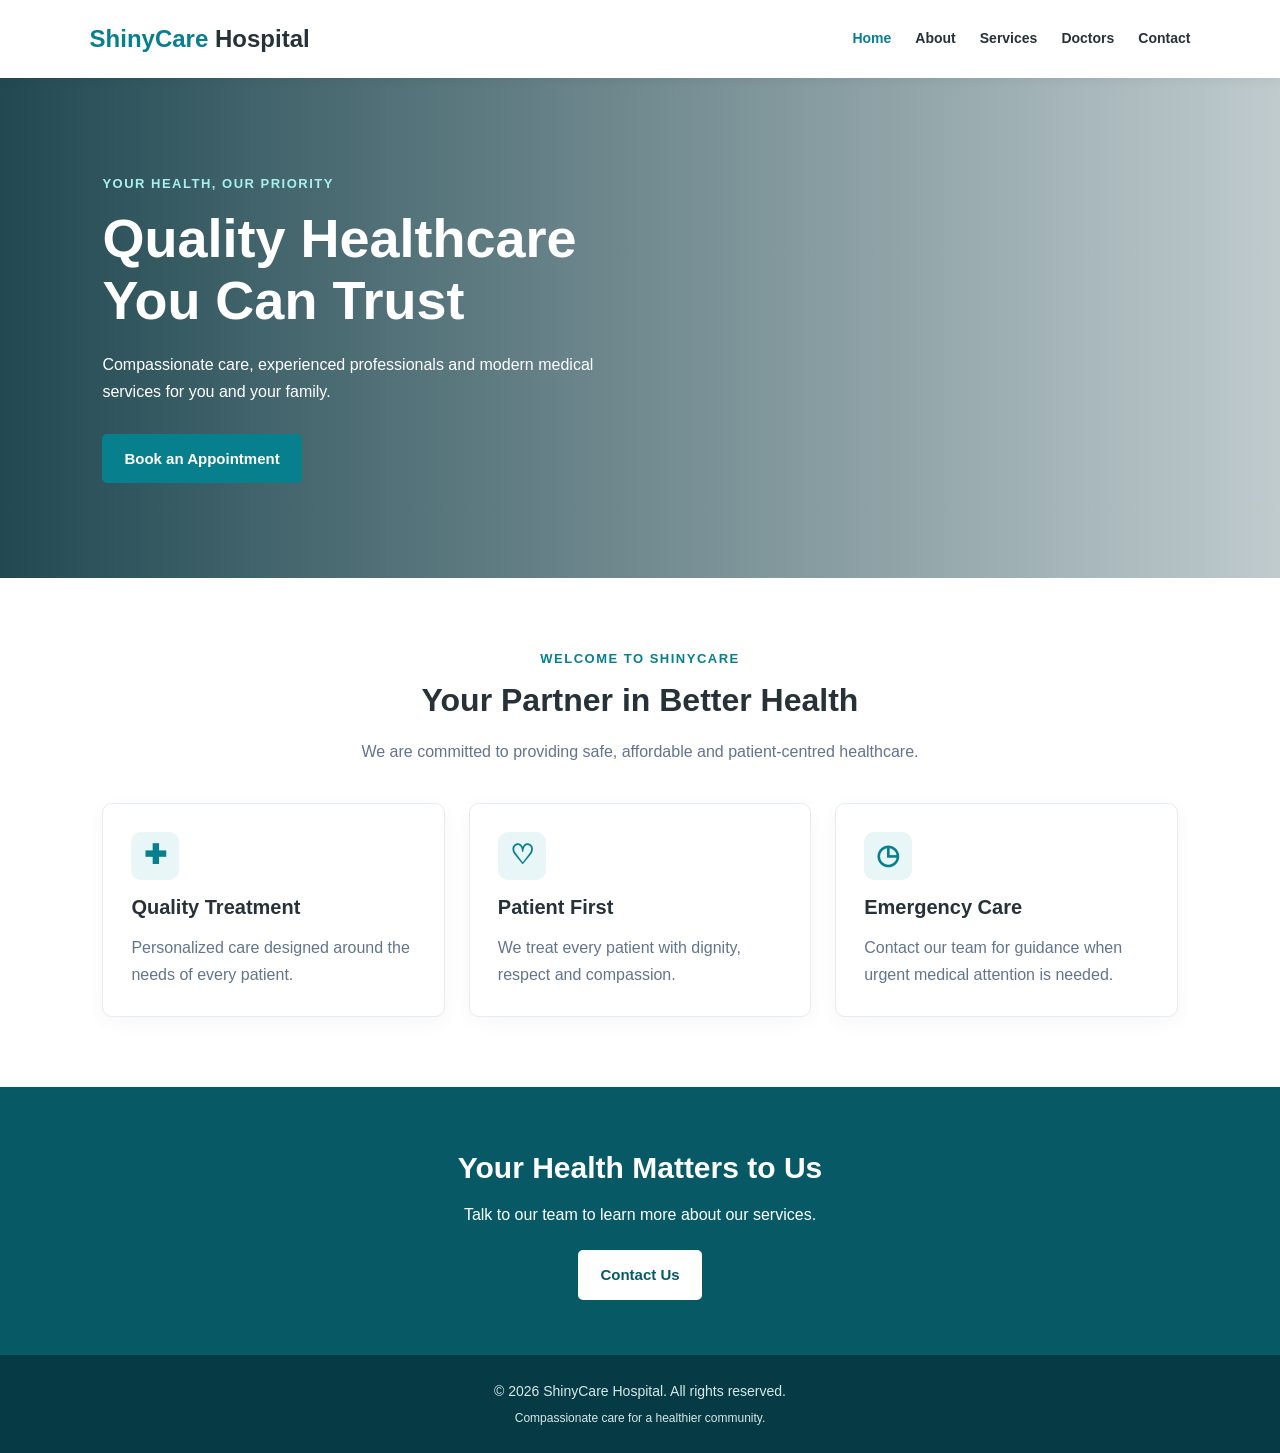
==== index.html @ 929fb5cd "include all pages" ====
<!DOCTYPE html>
<html lang="en">
<head>
  <meta charset="UTF-8">
  <meta name="viewport" content="width=device-width, initial-scale=1.0">
  <title>ShinyCare Hospital | Home</title>
  <link rel="stylesheet" href="css/style.css">
</head>
<body>

<header class="header">
  <a class="logo" href="index.html">ShinyCare<span> Hospital</span></a>
  <nav>
    <a class="active" href="index.html">Home</a>
    <a href="about.html">About</a>
    <a href="services.html">Services</a>
    <a href="doctors.html">Doctors</a>
    <a href="contact.html">Contact</a>
  </nav>
</header>

<section class="hero">
  <div class="hero-content">
    <p class="eyebrow">YOUR HEALTH, OUR PRIORITY</p>
    <h1>Quality Healthcare<br> You Can Trust</h1>
    <p>Compassionate care, experienced professionals and modern medical services for you and your family.</p>
    <a class="btn" href="contact.html">Book an Appointment</a>
  </div>
</section>

<section class="section">
  <div class="section-heading">
    <p class="eyebrow">WELCOME TO SHINYCARE</p>
    <h2>Your Partner in Better Health</h2>
    <p>We are committed to providing safe, affordable and patient-centred healthcare.</p>
  </div>

  <div class="cards">
    <article class="card">
      <div class="card-icon">✚</div>
      <h3>Quality Treatment</h3>
      <p>Personalized care designed around the needs of every patient.</p>
    </article>
    <article class="card">
      <div class="card-icon">♡</div>
      <h3>Patient First</h3>
      <p>We treat every patient with dignity, respect and compassion.</p>
    </article>
    <article class="card">
      <div class="card-icon">◷</div>
      <h3>Emergency Care</h3>
      <p>Contact our team for guidance when urgent medical attention is needed.</p>
    </article>
  </div>
</section>

<section class="cta">
  <h2>Your Health Matters to Us</h2>
  <p>Talk to our team to learn more about our services.</p>
  <a class="btn btn-light" href="contact.html">Contact Us</a>
</section>

<footer class="footer">
  <p>&copy; 2026 ShinyCare Hospital. All rights reserved.</p>
  <p>Compassionate care for a healthier community.</p>
</footer>

</body>
</html>
---- css/style.css ----
/* GENERAL STYLES */
* {
  margin: 0;
  padding: 0;
  box-sizing: border-box;
}

:root {
  --primary: #087F8C;
  --primary-dark: #075965;
  --light: #E8F6F7;
  --white: #FFFFFF;
  --text: #263238;
  --muted: #64748B;
  --background: #F7FAFC;
}

body {
  font-family: Arial, Helvetica, sans-serif;
  color: var(--text);
  background: var(--white);
  line-height: 1.7;
}

a {
  text-decoration: none;
}

img {
  max-width: 100%;
  display: block;
}

/* HEADER AND NAVIGATION */
.header {
  background: var(--white);
  min-height: 78px;
  padding: 16px 7%;
  display: flex;
  justify-content: space-between;
  align-items: center;
  gap: 20px;
  box-shadow: 0 2px 12px rgba(0, 0, 0, 0.06);
  position: relative;
  z-index: 2;
}

.logo {
  color: var(--primary);
  font-size: 24px;
  font-weight: bold;
  white-space: nowrap;
}

.logo span {
  color: var(--text);
}

nav {
  display: flex;
  align-items: center;
  gap: 24px;
  flex-wrap: wrap;
}

nav a {
  color: var(--text);
  font-size: 14px;
  font-weight: 600;
}

nav a:hover,
nav a.active {
  color: var(--primary);
}

/* HOME HERO */
.hero {
  min-height: 500px;
  display: flex;
  align-items: center;
  padding: 70px 8%;
  background:
    linear-gradient(90deg, rgba(3, 48, 58, 0.88), rgba(3, 48, 58, 0.25)),
    url("https://images.unsplash.com/photo-1519494026892-80bbd2d6fd0d?auto=format&fit=crop&w=1800&q=85")
    center/cover no-repeat;
  color: var(--white);
}

.hero-content {
  max-width: 600px;
}

.hero h1 {
  font-size: clamp(36px, 5vw, 54px);
  line-height: 1.15;
  margin: 12px 0 20px;
}

.hero-content > p:not(.eyebrow) {
  margin-bottom: 28px;
  max-width: 520px;
}

.eyebrow {
  color: var(--primary);
  font-weight: bold;
  font-size: 13px;
  letter-spacing: 1.5px;
}

.hero .eyebrow {
  color: #A8F0F0;
}

/* BUTTONS */
.btn {
  display: inline-block;
  background: var(--primary);
  color: var(--white);
  border: none;
  border-radius: 5px;
  padding: 12px 22px;
  font-size: 15px;
  font-weight: bold;
  cursor: pointer;
  transition: background 0.2s ease;
}

.btn:hover {
  background: var(--primary-dark);
}

.btn-light {
  background: var(--white);
  color: var(--primary-dark);
}

.btn-light:hover {
  background: var(--light);
}

/* SECTIONS */
.section {
  padding: 70px 8%;
}

.section-heading {
  text-align: center;
  max-width: 680px;
  margin: 0 auto 38px;
}

.section-heading h2,
.two-column h2,
.contact-details h2 {
  font-size: 32px;
  line-height: 1.3;
  margin: 10px 0 16px;
}

.section-heading > p:last-child {
  color: var(--muted);
}

.cards {
  display: grid;
  grid-template-columns: repeat(3, minmax(0, 1fr));
  gap: 24px;
}

.card {
  padding: 28px;
  background: var(--white);
  border: 1px solid #E4ECEF;
  border-radius: 10px;
  box-shadow: 0 5px 20px rgba(0, 0, 0, 0.04);
}

.card h3 {
  margin: 10px 0;
  font-size: 20px;
}

.card p {
  color: var(--muted);
}

.card-icon {
  width: 48px;
  height: 48px;
  display: grid;
  place-items: center;
  background: var(--light);
  color: var(--primary);
  font-size: 27px;
  font-weight: bold;
  border-radius: 10px;
}

.soft-bg {
  background: var(--background);
}

/* INNER PAGE BANNERS */
.page-banner {
  background: var(--light);
  text-align: center;
  padding: 55px 8%;
}

.page-banner h1 {
  font-size: clamp(30px, 4vw, 42px);
  color: var(--primary-dark);
  margin-bottom: 8px;
}

.page-banner p {
  color: var(--muted);
}

/* ABOUT PAGE */
.two-column {
  display: grid;
  grid-template-columns: 1fr 1fr;
  align-items: center;
  gap: 45px;
}

.content-image {
  width: 100%;
  height: 350px;
  object-fit: cover;
  border-radius: 12px;
}

/* DOCTORS PAGE */
.doctor-card {
  overflow: hidden;
  border: 1px solid #E4ECEF;
  border-radius: 10px;
  background: var(--white);
  box-shadow: 0 5px 20px rgba(0, 0, 0, 0.05);
}

.doctor-card img {
  width: 100%;
  height: 270px;
  object-fit: cover;
  object-position: center top;
  background: var(--light);
}

.doctor-info {
  padding: 22px;
}

.doctor-info h3 {
  font-size: 20px;
}

.doctor-info p:last-child {
  color: var(--muted);
}

.specialty {
  color: var(--primary);
  font-weight: bold;
  margin: 5px 0 10px;
}

.center {
  text-align: center;
  margin-top: 35px;
}

/* CONTACT PAGE */
.contact-layout {
  display: grid;
  grid-template-columns: 1fr 1fr;
  gap: 45px;
  align-items: start;
}

.contact-item {
  margin-top: 25px;
}

.contact-item h3 {
  color: var(--primary-dark);
  font-size: 17px;
}

.contact-item p {
  color: var(--muted);
}

.contact-form {
  background: var(--background);
  border: 1px solid #E4ECEF;
  padding: 28px;
  border-radius: 10px;
}

.contact-form h2 {
  margin-bottom: 18px;
}

.contact-form label {
  display: block;
  margin: 13px 0 5px;
  font-weight: bold;
  font-size: 14px;
}

.contact-form input,
.contact-form select,
.contact-form textarea {
  width: 100%;
  padding: 12px;
  font: inherit;
  border: 1px solid #CBD5E1;
  border-radius: 5px;
  background: var(--white);
}

.contact-form input:focus,
.contact-form select:focus,
.contact-form textarea:focus {
  outline: 2px solid var(--primary);
  border-color: var(--primary);
}

.contact-form textarea {
  resize: vertical;
}

.contact-form button {
  margin-top: 18px;
}

.form-note {
  margin-top: 12px;
  color: var(--muted);
  font-size: 12px;
}

/* CALL TO ACTION */
.cta {
  text-align: center;
  padding: 55px 8%;
  background: var(--primary-dark);
  color: var(--white);
}

.cta h2 {
  font-size: 30px;
  margin-bottom: 8px;
}

.cta p {
  margin-bottom: 22px;
}

/* FOOTER */
.footer {
  background: #063B45;
  color: #D7E8EA;
  padding: 25px 8%;
  text-align: center;
  font-size: 14px;
}

.footer p + p {
  font-size: 12px;
  margin-top: 4px;
}

/* RESPONSIVE DESIGN */
@media (max-width: 850px) {
  .header {
    flex-direction: column;
  }

  nav {
    justify-content: center;
    gap: 15px;
  }

  .cards {
    grid-template-columns: repeat(2, minmax(0, 1fr));
  }

  .two-column,
  .contact-layout {
    grid-template-columns: 1fr;
  }
}

@media (max-width: 550px) {
  .header {
    padding: 16px 5%;
  }

  .logo {
    font-size: 21px;
  }

  nav {
    gap: 10px 15px;
  }

  nav a {
    font-size: 13px;
  }

  .hero {
    min-height: 430px;
    padding: 50px 6%;
  }

  .section {
    padding: 48px 6%;
  }

  .cards {
    grid-template-columns: 1fr;
  }

  .section-heading h2,
  .two-column h2,
  .contact-details h2 {
    font-size: 27px;
  }

  .page-banner {
    padding: 40px 6%;
  }

  .content-image {
    height: 260px;
  }

  .doctor-card img {
    height: 300px;
  }
}
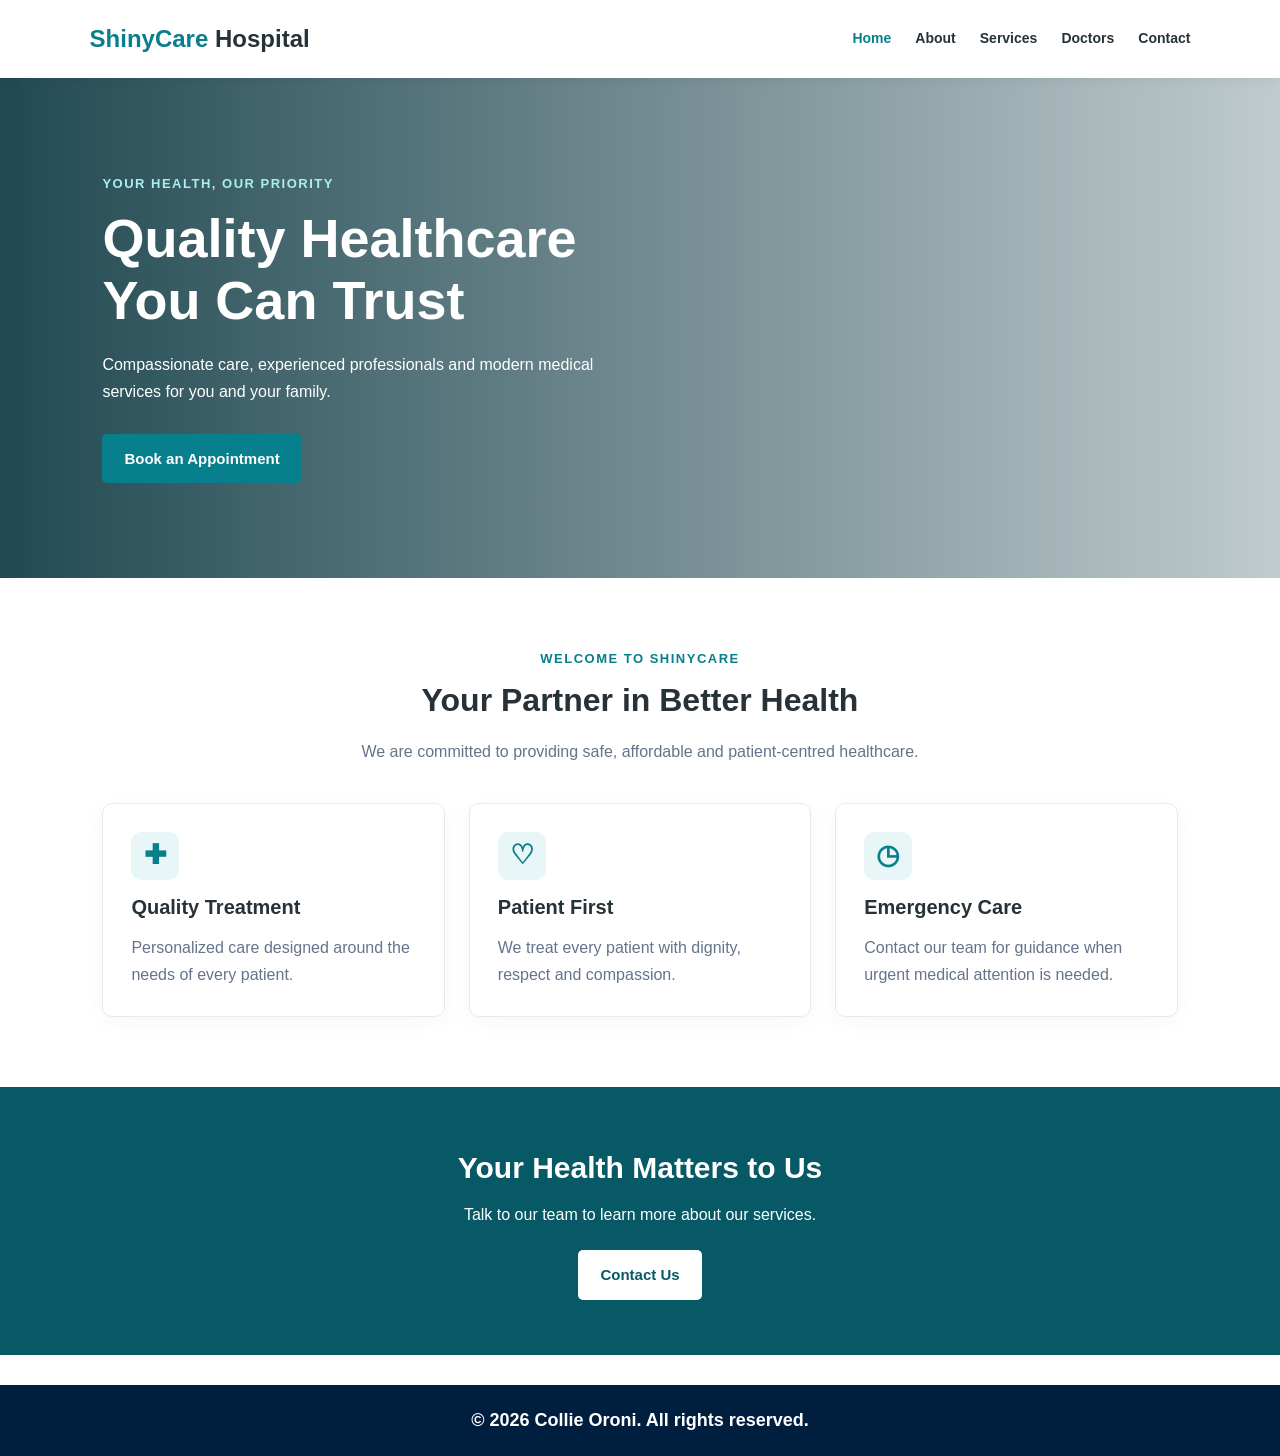
==== commit 9f0fe265: "new commit" ====
--- a/index.html
+++ b/index.html
@@ -61,9 +61,8 @@
   <a class="btn btn-light" href="contact.html">Contact Us</a>
 </section>
 
-<footer class="footer">
-  <p>&copy; 2026 ShinyCare Hospital. All rights reserved.</p>
-  <p>Compassionate care for a healthier community.</p>
+<footer>
+    <p>&copy; 2026 Collie Oroni. All rights reserved.</p>
 </footer>
 
 </body>
--- a/css/style.css
+++ b/css/style.css
@@ -446,3 +446,20 @@
     height: 300px;
   }
 }
+
+footer {
+    text-align: center;
+    background-color: #001f3f;
+    color: #ffffff;
+    padding: 20px;
+    font-size: 18px;
+    font-weight: bold;
+    width: 100%;
+    box-sizing: border-box;
+    margin-top: 30px;
+}
+
+footer p {
+    margin: 0;
+}
+
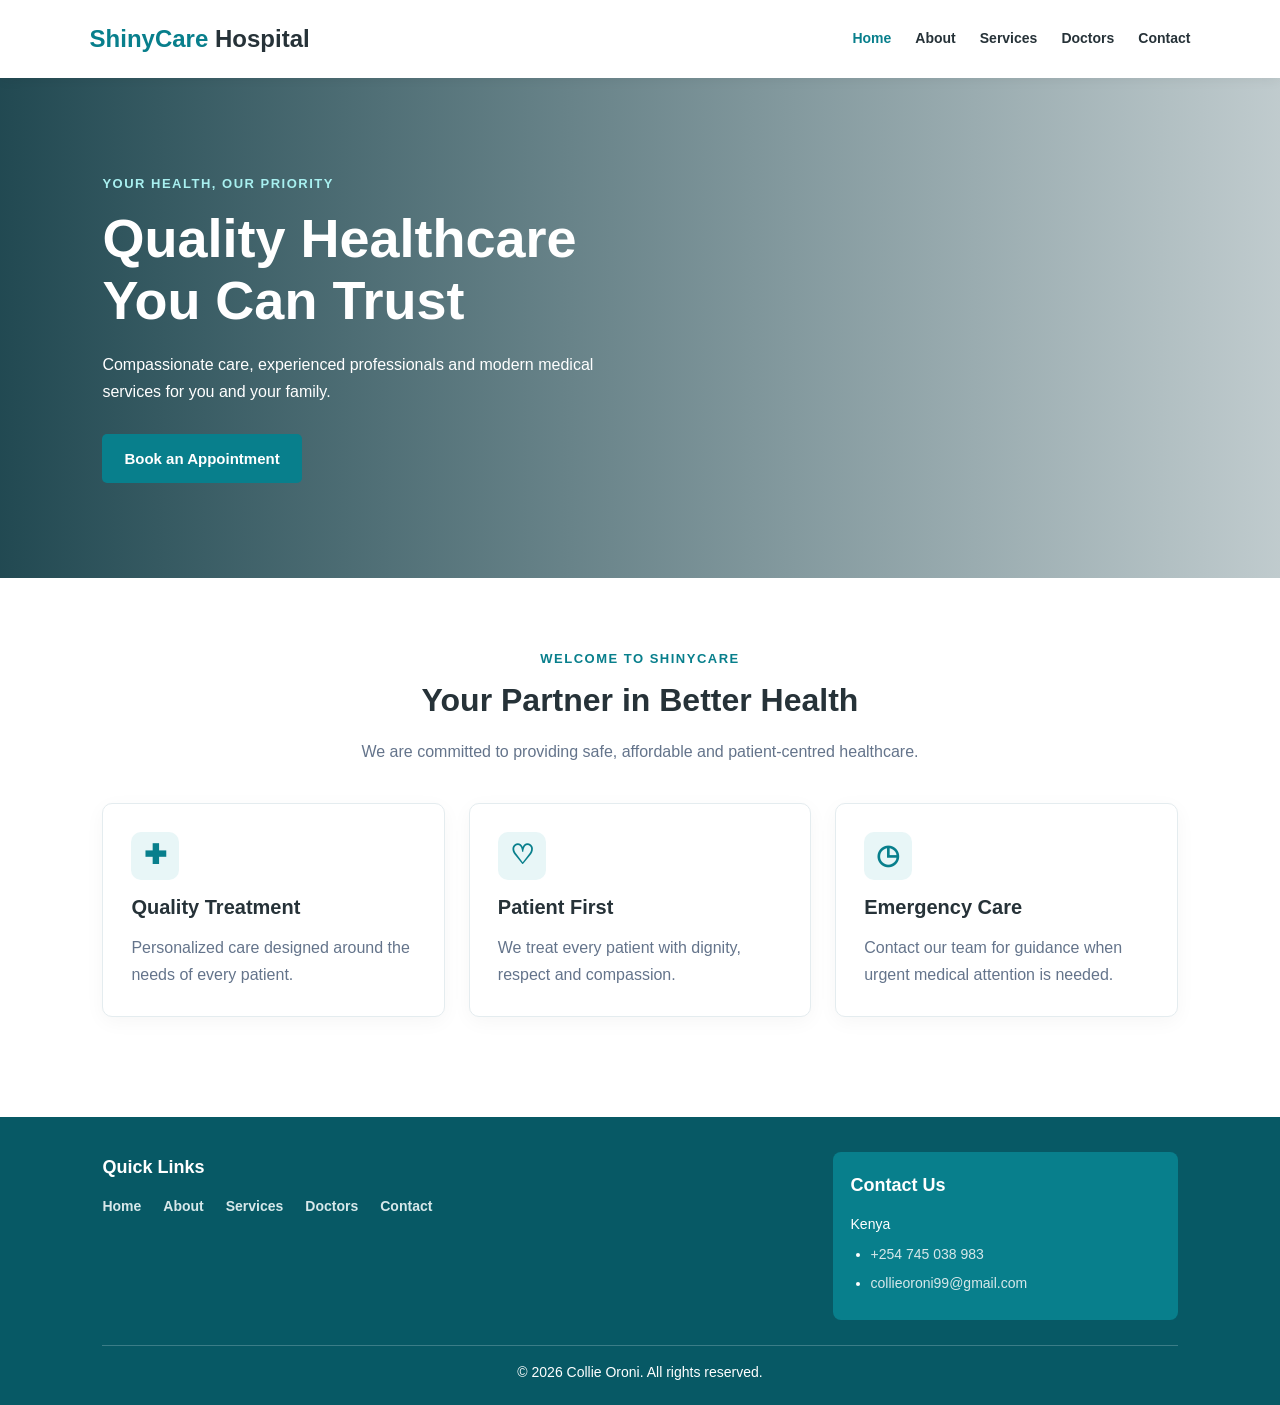
==== commit e82907e6: "new commit" ====
--- a/index.html
+++ b/index.html
@@ -55,14 +55,28 @@
   </div>
 </section>
 
-<section class="cta">
-  <h2>Your Health Matters to Us</h2>
-  <p>Talk to our team to learn more about our services.</p>
-  <a class="btn btn-light" href="contact.html">Contact Us</a>
-</section>
-
-<footer>
-    <p>&copy; 2026 Collie Oroni. All rights reserved.</p>
+<footer class="site-footer">
+  <div class="footer-content">
+    <section class="footer-section" aria-labelledby="quick-links-heading">
+      <h2 id="quick-links-heading">Quick Links</h2>
+      <nav aria-label="Quick Links">
+        <a href="http://127.0.0.1:5500/index.html">Home</a>
+        <a href="http://127.0.0.1:5500/about.html">About</a>
+        <a href="http://127.0.0.1:5500/services.html">Services</a>
+        <a href="http://127.0.0.1:5500/doctors.html">Doctors</a>
+        <a href="http://127.0.0.1:5500/contact.html">Contact</a>
+      </nav>
+    </section>
+    <section class="footer-section footer-contact" aria-labelledby="footer-contact-heading">
+      <h2 id="footer-contact-heading">Contact Us</h2>
+      <p>Kenya</p>
+      <ul>
+        <li><a href="tel:+254745038983">+254 745 038 983</a></li>
+        <li><a href="mailto:collieoroni99@gmail.com">collieoroni99@gmail.com</a></li>
+      </ul>
+    </section>
+  </div>
+  <p class="footer-copyright">&copy; 2026 Collie Oroni. All rights reserved.</p>
 </footer>
 
 </body>
--- a/css/style.css
+++ b/css/style.css
@@ -270,6 +270,12 @@
   margin: 5px 0 10px;
 }
 
+.image-credit {
+  margin-top: 8px;
+  font-size: 12px;
+  color: var(--muted);
+}
+
 .center {
   text-align: center;
   margin-top: 35px;
@@ -377,6 +383,73 @@
   margin-top: 4px;
 }
 
+.site-footer {
+  background: var(--primary-dark);
+  color: var(--white);
+  margin-top: 30px;
+  padding: 35px 8% 20px;
+  text-align: left;
+  font-size: 14px;
+  font-weight: normal;
+}
+
+.footer-content {
+  display: grid;
+  grid-template-columns: 2fr 1fr;
+  gap: 40px;
+  max-width: 1100px;
+  margin: 0 auto;
+}
+
+.footer-section h2 {
+  margin-bottom: 12px;
+  font-size: 18px;
+}
+
+.footer-contact {
+  padding: 18px;
+  border-radius: 8px;
+  background: var(--primary);
+}
+
+.footer-section nav {
+  display: flex;
+  flex-direction: row;
+  align-items: flex-start;
+  gap: 12px 22px;
+}
+
+.footer-section a {
+  color: #D7E8EA;
+}
+
+.footer-section a:hover {
+  text-decoration: underline;
+}
+
+.footer-section p,
+.footer-section > a {
+  display: block;
+  margin-bottom: 6px;
+}
+
+.footer-section ul {
+  margin: 0;
+  padding-left: 20px;
+}
+
+.footer-section li {
+  margin-bottom: 6px;
+}
+
+.footer-copyright {
+  max-width: 1100px;
+  margin: 25px auto 0 !important;
+  padding-top: 15px;
+  border-top: 1px solid rgba(215, 232, 234, 0.25);
+  text-align: center;
+}
+
 /* RESPONSIVE DESIGN */
 @media (max-width: 850px) {
   .header {
@@ -392,6 +465,10 @@
     grid-template-columns: repeat(2, minmax(0, 1fr));
   }
 
+  .footer-section nav {
+    flex-wrap: wrap;
+  }
+
   .two-column,
   .contact-layout {
     grid-template-columns: 1fr;
@@ -426,6 +503,15 @@
 
   .cards {
     grid-template-columns: 1fr;
+  }
+
+  .site-footer {
+    padding: 30px 6% 18px;
+  }
+
+  .footer-content {
+    grid-template-columns: 1fr;
+    gap: 25px;
   }
 
   .section-heading h2,
@@ -462,4 +548,3 @@
 footer p {
     margin: 0;
 }
-
